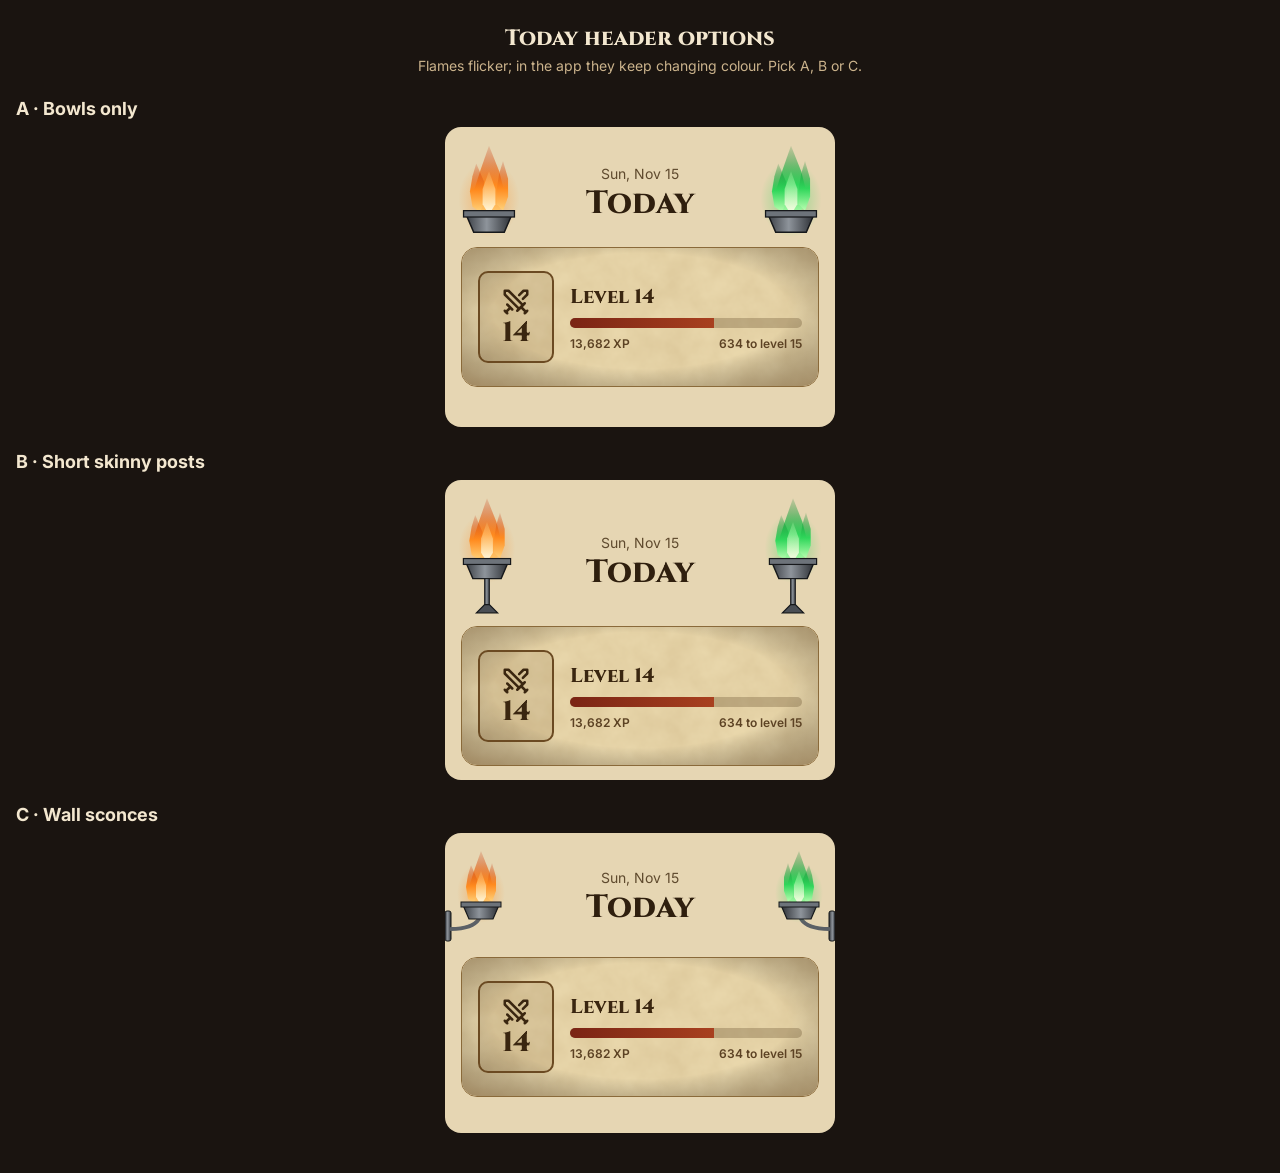
==== preview-header.html @ 3f986602 "Add Today header preview page Co-Authored-By: Claude Opus 5.5 <noreply@anthropic.com> Claude-Session" ====
<!doctype html>
<html lang="en"><head><meta charset="utf-8"><meta name="viewport" content="width=device-width, initial-scale=1">
<title>ME · Today header options</title>
<link href="https://fonts.googleapis.com/css2?family=Cinzel:wght@700;800&family=Inter:wght@400;600&display=swap" rel="stylesheet">
<style>body{margin:0;background:#1a1410;font-family:Inter,system-ui,sans-serif;color:#f3e7cf;padding:16px 0 40px}h1{font:800 22px Cinzel,serif;text-align:center;margin:8px 16px 4px}p.note{text-align:center;color:#cbb38c;font-size:14px;margin:0 16px 12px}h2{font:700 18px Inter,sans-serif;margin:24px 16px 8px}.frame{width:390px;max-width:100%;margin:0 auto;border-radius:16px;overflow:hidden}

a{color:#8b2e1a}a:hover{color:#5c1d10}
.fire,.fire polygon{transform-box:view-box;transform-origin:22px 56px}
.t1{animation:lick .7s ease-in-out infinite alternate}
.t2{animation:lick .55s ease-in-out infinite alternate-reverse}
.t3{animation:lick .62s ease-in-out infinite alternate}
.tc{animation:core .4s ease-in-out infinite alternate}
@keyframes lick{0%{transform:scale(1,.92) skewX(-5deg)}50%{transform:scale(.94,1.06) skewX(3deg)}100%{transform:scale(1.04,1) skewX(6deg)}}
@keyframes core{from{transform:scale(.95,.88)}to{transform:scale(1.05,1.08)}}
</style></head>
<body><h1>Today header options</h1><p class="note">Flames flicker; in the app they keep changing colour. Pick A, B or C.</p>
<h2>A · Bowls only</h2>
<div class="frame"><div style="width:390px;height:300px;box-sizing:border-box;background:#e6d6b3;padding:16px;display:flex;flex-direction:column;gap:12px;font-family:Inter,system-ui,sans-serif;color:#2f1f0e">
<header style="display:flex;align-items:flex-end;justify-content:space-between;gap:8px">
<svg width="56" height="92" viewBox="0 0 44 72" aria-hidden="true" style="overflow:visible"><defs><linearGradient id="mt" x1="0" x2="1"><stop offset="0%" stop-color="#3b3f45"></stop><stop offset="45%" stop-color="#8e949b"></stop><stop offset="100%" stop-color="#2c2f34"></stop></linearGradient></defs><defs><linearGradient id="alf" x1="0" y1="1" x2="0" y2="0"><stop offset="0%" stop-color="#ffd27a"></stop><stop offset="45%" stop-color="#ff8a1e"></stop><stop offset="100%" stop-color="#c2310f" stop-opacity="0.15"></stop></linearGradient><linearGradient id="alc" x1="0" y1="1" x2="0" y2="0"><stop offset="0%" stop-color="#fffbe8"></stop><stop offset="100%" stop-color="#ffd27a" stop-opacity="0.2"></stop></linearGradient><radialGradient id="alg"><stop offset="0%" stop-color="#ff8a1e" stop-opacity="0.5"></stop><stop offset="100%" stop-color="#ff8a1e" stop-opacity="0"></stop></radialGradient></defs>
<ellipse cx="22" cy="44" rx="24" ry="30" fill="url(#alg)"></ellipse>
<g class="fire"><polygon class="t1" points="22,2 30,22 34,38 31,52 22,58 13,52 10,38 15,22" fill="url(#alf)"></polygon><polygon class="t2" points="12,16 18,30 19,44 15,54 9,50 7,38 9,26" fill="url(#alf)"></polygon><polygon class="t3" points="33,14 37,28 37,42 33,53 28,48 28,36 30,24" fill="url(#alf)"></polygon><polygon class="tc" points="22,22 27,36 27,48 22,56 17,48 17,36" fill="url(#alc)"></polygon></g><polygon points="4,56 40,56 34,70 10,70" fill="url(#mt)" stroke="#16181b" stroke-width="1.2"></polygon><rect x="2" y="53" width="40" height="5" fill="#6d737a" stroke="#16181b" stroke-width="1"></rect></svg>
<div style="flex:1;text-align:center;padding-bottom:10px"><div style="font-size:14px;color:#5f4a2e">Sun, Nov 15</div><h1 style="margin:0;font-family:Cinzel,Georgia,serif;font-size:32px;font-weight:800">Today</h1></div>
<svg width="56" height="92" viewBox="0 0 44 72" aria-hidden="true" style="overflow:visible"><defs><linearGradient id="mt" x1="0" x2="1"><stop offset="0%" stop-color="#3b3f45"></stop><stop offset="45%" stop-color="#8e949b"></stop><stop offset="100%" stop-color="#2c2f34"></stop></linearGradient></defs><defs><linearGradient id="arf" x1="0" y1="1" x2="0" y2="0"><stop offset="0%" stop-color="#b8ffb0"></stop><stop offset="45%" stop-color="#2fd65a"></stop><stop offset="100%" stop-color="#0b7a2a" stop-opacity="0.15"></stop></linearGradient><linearGradient id="arc" x1="0" y1="1" x2="0" y2="0"><stop offset="0%" stop-color="#fffbe8"></stop><stop offset="100%" stop-color="#b8ffb0" stop-opacity="0.2"></stop></linearGradient><radialGradient id="arg"><stop offset="0%" stop-color="#2fd65a" stop-opacity="0.5"></stop><stop offset="100%" stop-color="#2fd65a" stop-opacity="0"></stop></radialGradient></defs>
<ellipse cx="22" cy="44" rx="24" ry="30" fill="url(#arg)"></ellipse>
<g class="fire"><polygon class="t1" points="22,2 30,22 34,38 31,52 22,58 13,52 10,38 15,22" fill="url(#arf)"></polygon><polygon class="t2" points="12,16 18,30 19,44 15,54 9,50 7,38 9,26" fill="url(#arf)"></polygon><polygon class="t3" points="33,14 37,28 37,42 33,53 28,48 28,36 30,24" fill="url(#arf)"></polygon><polygon class="tc" points="22,22 27,36 27,48 22,56 17,48 17,36" fill="url(#arc)"></polygon></g><polygon points="4,56 40,56 34,70 10,70" fill="url(#mt)" stroke="#16181b" stroke-width="1.2"></polygon><rect x="2" y="53" width="40" height="5" fill="#6d737a" stroke="#16181b" stroke-width="1"></rect></svg>
</header>
<section aria-label="Level 14" style="position:relative;width:358px;height:140px;border-radius:16px;overflow:hidden;border:1px solid #8a6a3a;box-sizing:border-box;flex:none"><svg width="358" height="140" viewBox="0 0 358 140" aria-hidden="true" style="position:absolute;left:0;top:0"><defs><filter id="pn" x="0" y="0" width="100%" height="100%"><feTurbulence type="fractalNoise" baseFrequency="0.035" numOctaves="4" seed="5"></feTurbulence><feColorMatrix values="0 0 0 0 0.45  0 0 0 0 0.3  0 0 0 0 0.12  0 0 0 0.28 0"></feColorMatrix></filter><radialGradient id="pv" cx="50%" cy="45%" r="75%"><stop offset="55%" stop-color="#000" stop-opacity="0"></stop><stop offset="100%" stop-color="#5a3812" stop-opacity="0.5"></stop></radialGradient></defs><rect width="358" height="140" fill="#ecdbb0"></rect><rect width="358" height="140" filter="url(#pn)"></rect><rect width="358" height="140" fill="url(#pv)"></rect></svg>
<div style="position:absolute;inset:0;padding:16px;box-sizing:border-box;display:flex;align-items:center;gap:16px;color:#3a2610">
<div style="width:76px;height:92px;flex:none;border-radius:10px;background:rgba(90,56,18,0.12);border:2px solid #6b4a22;display:flex;flex-direction:column;align-items:center;justify-content:center;gap:2px;box-sizing:border-box"><svg width="30" height="30" viewBox="0 0 24 24" fill="none" stroke="#3a2610" stroke-width="2" stroke-linecap="round" stroke-linejoin="round" aria-hidden="true"><polyline points="14.5 17.5 3 6 3 3 6 3 17.5 14.5"></polyline><line x1="13" x2="19" y1="19" y2="13"></line><line x1="16" x2="20" y1="16" y2="20"></line><line x1="19" x2="21" y1="21" y2="19"></line><polyline points="14.5 6.5 18 3 21 3 21 6 17.5 9.5"></polyline><line x1="5" x2="9" y1="14" y2="18"></line><line x1="7" x2="4" y1="17" y2="20"></line><line x1="3" x2="5" y1="19" y2="21"></line></svg><div style="font-family:Cinzel,serif;font-weight:800;font-size:28px;line-height:1">14</div></div>
<div style="flex:1;min-width:0;display:flex;flex-direction:column;gap:8px"><div style="font-family:Cinzel,serif;font-weight:800;font-size:20px">Level 14</div>
<div style="height:10px;border-radius:5px;background:rgba(70,45,15,0.25);overflow:hidden"><div style="width:62%;height:10px;background:linear-gradient(90deg,#7a2414,#a8401f)"></div></div>
<div style="display:flex;justify-content:space-between;gap:6px;font-size:12px;font-weight:600;color:#5c4224"><span>13,682 XP</span><span>634 to level 15</span></div></div></div></section>
</div>
</div>
<h2>B · Short skinny posts</h2>
<div class="frame"><div style="width:390px;height:300px;box-sizing:border-box;background:#e6d6b3;padding:16px;display:flex;flex-direction:column;gap:12px;font-family:Inter,system-ui,sans-serif;color:#2f1f0e">
<header style="display:flex;align-items:flex-end;justify-content:space-between;gap:8px">
<svg width="52" height="118" viewBox="0 0 44 100" aria-hidden="true" style="overflow:visible"><defs><linearGradient id="mt" x1="0" x2="1"><stop offset="0%" stop-color="#3b3f45"></stop><stop offset="45%" stop-color="#8e949b"></stop><stop offset="100%" stop-color="#2c2f34"></stop></linearGradient></defs><defs><linearGradient id="blf" x1="0" y1="1" x2="0" y2="0"><stop offset="0%" stop-color="#ffd27a"></stop><stop offset="45%" stop-color="#ff8a1e"></stop><stop offset="100%" stop-color="#c2310f" stop-opacity="0.15"></stop></linearGradient><linearGradient id="blc" x1="0" y1="1" x2="0" y2="0"><stop offset="0%" stop-color="#fffbe8"></stop><stop offset="100%" stop-color="#ffd27a" stop-opacity="0.2"></stop></linearGradient><radialGradient id="blg"><stop offset="0%" stop-color="#ff8a1e" stop-opacity="0.5"></stop><stop offset="100%" stop-color="#ff8a1e" stop-opacity="0"></stop></radialGradient></defs>
<ellipse cx="22" cy="44" rx="24" ry="30" fill="url(#blg)"></ellipse>
<g class="fire"><polygon class="t1" points="22,2 30,22 34,38 31,52 22,58 13,52 10,38 15,22" fill="url(#blf)"></polygon><polygon class="t2" points="12,16 18,30 19,44 15,54 9,50 7,38 9,26" fill="url(#blf)"></polygon><polygon class="t3" points="33,14 37,28 37,42 33,53 28,48 28,36 30,24" fill="url(#blf)"></polygon><polygon class="tc" points="22,22 27,36 27,48 22,56 17,48 17,36" fill="url(#blc)"></polygon></g><polygon points="4,56 40,56 34,70 10,70" fill="url(#mt)" stroke="#16181b" stroke-width="1.2"></polygon><rect x="2" y="53" width="40" height="5" fill="#6d737a" stroke="#16181b" stroke-width="1"></rect><rect x="20" y="70" width="4" height="24" fill="url(#mt)" stroke="#16181b" stroke-width="0.8"></rect><polygon points="13,99 20,92 24,92 31,99" fill="#4a4e54" stroke="#16181b" stroke-width="1"></polygon></svg>
<div style="flex:1;text-align:center;padding-bottom:20px"><div style="font-size:14px;color:#5f4a2e">Sun, Nov 15</div><h1 style="margin:0;font-family:Cinzel,Georgia,serif;font-size:32px;font-weight:800">Today</h1></div>
<svg width="52" height="118" viewBox="0 0 44 100" aria-hidden="true" style="overflow:visible"><defs><linearGradient id="mt" x1="0" x2="1"><stop offset="0%" stop-color="#3b3f45"></stop><stop offset="45%" stop-color="#8e949b"></stop><stop offset="100%" stop-color="#2c2f34"></stop></linearGradient></defs><defs><linearGradient id="brf" x1="0" y1="1" x2="0" y2="0"><stop offset="0%" stop-color="#b8ffb0"></stop><stop offset="45%" stop-color="#2fd65a"></stop><stop offset="100%" stop-color="#0b7a2a" stop-opacity="0.15"></stop></linearGradient><linearGradient id="brc" x1="0" y1="1" x2="0" y2="0"><stop offset="0%" stop-color="#fffbe8"></stop><stop offset="100%" stop-color="#b8ffb0" stop-opacity="0.2"></stop></linearGradient><radialGradient id="brg"><stop offset="0%" stop-color="#2fd65a" stop-opacity="0.5"></stop><stop offset="100%" stop-color="#2fd65a" stop-opacity="0"></stop></radialGradient></defs>
<ellipse cx="22" cy="44" rx="24" ry="30" fill="url(#brg)"></ellipse>
<g class="fire"><polygon class="t1" points="22,2 30,22 34,38 31,52 22,58 13,52 10,38 15,22" fill="url(#brf)"></polygon><polygon class="t2" points="12,16 18,30 19,44 15,54 9,50 7,38 9,26" fill="url(#brf)"></polygon><polygon class="t3" points="33,14 37,28 37,42 33,53 28,48 28,36 30,24" fill="url(#brf)"></polygon><polygon class="tc" points="22,22 27,36 27,48 22,56 17,48 17,36" fill="url(#brc)"></polygon></g><polygon points="4,56 40,56 34,70 10,70" fill="url(#mt)" stroke="#16181b" stroke-width="1.2"></polygon><rect x="2" y="53" width="40" height="5" fill="#6d737a" stroke="#16181b" stroke-width="1"></rect><rect x="20" y="70" width="4" height="24" fill="url(#mt)" stroke="#16181b" stroke-width="0.8"></rect><polygon points="13,99 20,92 24,92 31,99" fill="#4a4e54" stroke="#16181b" stroke-width="1"></polygon></svg>
</header>
<section aria-label="Level 14" style="position:relative;width:358px;height:140px;border-radius:16px;overflow:hidden;border:1px solid #8a6a3a;box-sizing:border-box;flex:none"><svg width="358" height="140" viewBox="0 0 358 140" aria-hidden="true" style="position:absolute;left:0;top:0"><defs><filter id="pn" x="0" y="0" width="100%" height="100%"><feTurbulence type="fractalNoise" baseFrequency="0.035" numOctaves="4" seed="5"></feTurbulence><feColorMatrix values="0 0 0 0 0.45  0 0 0 0 0.3  0 0 0 0 0.12  0 0 0 0.28 0"></feColorMatrix></filter><radialGradient id="pv" cx="50%" cy="45%" r="75%"><stop offset="55%" stop-color="#000" stop-opacity="0"></stop><stop offset="100%" stop-color="#5a3812" stop-opacity="0.5"></stop></radialGradient></defs><rect width="358" height="140" fill="#ecdbb0"></rect><rect width="358" height="140" filter="url(#pn)"></rect><rect width="358" height="140" fill="url(#pv)"></rect></svg>
<div style="position:absolute;inset:0;padding:16px;box-sizing:border-box;display:flex;align-items:center;gap:16px;color:#3a2610">
<div style="width:76px;height:92px;flex:none;border-radius:10px;background:rgba(90,56,18,0.12);border:2px solid #6b4a22;display:flex;flex-direction:column;align-items:center;justify-content:center;gap:2px;box-sizing:border-box"><svg width="30" height="30" viewBox="0 0 24 24" fill="none" stroke="#3a2610" stroke-width="2" stroke-linecap="round" stroke-linejoin="round" aria-hidden="true"><polyline points="14.5 17.5 3 6 3 3 6 3 17.5 14.5"></polyline><line x1="13" x2="19" y1="19" y2="13"></line><line x1="16" x2="20" y1="16" y2="20"></line><line x1="19" x2="21" y1="21" y2="19"></line><polyline points="14.5 6.5 18 3 21 3 21 6 17.5 9.5"></polyline><line x1="5" x2="9" y1="14" y2="18"></line><line x1="7" x2="4" y1="17" y2="20"></line><line x1="3" x2="5" y1="19" y2="21"></line></svg><div style="font-family:Cinzel,serif;font-weight:800;font-size:28px;line-height:1">14</div></div>
<div style="flex:1;min-width:0;display:flex;flex-direction:column;gap:8px"><div style="font-family:Cinzel,serif;font-weight:800;font-size:20px">Level 14</div>
<div style="height:10px;border-radius:5px;background:rgba(70,45,15,0.25);overflow:hidden"><div style="width:62%;height:10px;background:linear-gradient(90deg,#7a2414,#a8401f)"></div></div>
<div style="display:flex;justify-content:space-between;gap:6px;font-size:12px;font-weight:600;color:#5c4224"><span>13,682 XP</span><span>634 to level 15</span></div></div></div></section>
</div>
</div>
<h2>C · Wall sconces</h2>
<div class="frame"><div style="width:390px;height:300px;box-sizing:border-box;background:#e6d6b3;padding:16px;display:flex;flex-direction:column;gap:12px;font-family:Inter,system-ui,sans-serif;color:#2f1f0e">
<header style="display:flex;align-items:flex-end;justify-content:space-between;gap:8px;margin:0 -16px">
<svg width="64" height="96" viewBox="0 0 64 96" aria-hidden="true" style="overflow:visible"><defs><linearGradient id="mt" x1="0" x2="1"><stop offset="0%" stop-color="#3b3f45"></stop><stop offset="45%" stop-color="#8e949b"></stop><stop offset="100%" stop-color="#2c2f34"></stop></linearGradient></defs><g ><rect x="0" y="62" width="6" height="30" rx="2" fill="url(#mt)" stroke="#16181b" stroke-width="1"></rect><path d="M6 80 C 22 80, 30 76, 34 70" fill="none" stroke="#5b6066" stroke-width="4" stroke-linecap="round"></path><g transform="translate(14,0)"><defs><linearGradient id="clf" x1="0" y1="1" x2="0" y2="0"><stop offset="0%" stop-color="#ffd27a"></stop><stop offset="45%" stop-color="#ff8a1e"></stop><stop offset="100%" stop-color="#c2310f" stop-opacity="0.15"></stop></linearGradient><linearGradient id="clc" x1="0" y1="1" x2="0" y2="0"><stop offset="0%" stop-color="#fffbe8"></stop><stop offset="100%" stop-color="#ffd27a" stop-opacity="0.2"></stop></linearGradient><radialGradient id="clg"><stop offset="0%" stop-color="#ff8a1e" stop-opacity="0.5"></stop><stop offset="100%" stop-color="#ff8a1e" stop-opacity="0"></stop></radialGradient></defs>
<ellipse cx="22" cy="44" rx="24" ry="30" fill="url(#clg)"></ellipse>
<g class="fire"><polygon class="t1" points="22,2 30,22 34,38 31,52 22,58 13,52 10,38 15,22" fill="url(#clf)"></polygon><polygon class="t2" points="12,16 18,30 19,44 15,54 9,50 7,38 9,26" fill="url(#clf)"></polygon><polygon class="t3" points="33,14 37,28 37,42 33,53 28,48 28,36 30,24" fill="url(#clf)"></polygon><polygon class="tc" points="22,22 27,36 27,48 22,56 17,48 17,36" fill="url(#clc)"></polygon></g><polygon points="4,56 40,56 34,70 10,70" fill="url(#mt)" stroke="#16181b" stroke-width="1.2"></polygon><rect x="2" y="53" width="40" height="5" fill="#6d737a" stroke="#16181b" stroke-width="1"></rect></g></g></svg>
<div style="flex:1;text-align:center;padding-bottom:16px"><div style="font-size:14px;color:#5f4a2e">Sun, Nov 15</div><h1 style="margin:0;font-family:Cinzel,Georgia,serif;font-size:32px;font-weight:800">Today</h1></div>
<svg width="64" height="96" viewBox="0 0 64 96" aria-hidden="true" style="overflow:visible"><defs><linearGradient id="mt" x1="0" x2="1"><stop offset="0%" stop-color="#3b3f45"></stop><stop offset="45%" stop-color="#8e949b"></stop><stop offset="100%" stop-color="#2c2f34"></stop></linearGradient></defs><g transform="translate(64,0) scale(-1,1)"><rect x="0" y="62" width="6" height="30" rx="2" fill="url(#mt)" stroke="#16181b" stroke-width="1"></rect><path d="M6 80 C 22 80, 30 76, 34 70" fill="none" stroke="#5b6066" stroke-width="4" stroke-linecap="round"></path><g transform="translate(14,0)"><defs><linearGradient id="crf" x1="0" y1="1" x2="0" y2="0"><stop offset="0%" stop-color="#b8ffb0"></stop><stop offset="45%" stop-color="#2fd65a"></stop><stop offset="100%" stop-color="#0b7a2a" stop-opacity="0.15"></stop></linearGradient><linearGradient id="crc" x1="0" y1="1" x2="0" y2="0"><stop offset="0%" stop-color="#fffbe8"></stop><stop offset="100%" stop-color="#b8ffb0" stop-opacity="0.2"></stop></linearGradient><radialGradient id="crg"><stop offset="0%" stop-color="#2fd65a" stop-opacity="0.5"></stop><stop offset="100%" stop-color="#2fd65a" stop-opacity="0"></stop></radialGradient></defs>
<ellipse cx="22" cy="44" rx="24" ry="30" fill="url(#crg)"></ellipse>
<g class="fire"><polygon class="t1" points="22,2 30,22 34,38 31,52 22,58 13,52 10,38 15,22" fill="url(#crf)"></polygon><polygon class="t2" points="12,16 18,30 19,44 15,54 9,50 7,38 9,26" fill="url(#crf)"></polygon><polygon class="t3" points="33,14 37,28 37,42 33,53 28,48 28,36 30,24" fill="url(#crf)"></polygon><polygon class="tc" points="22,22 27,36 27,48 22,56 17,48 17,36" fill="url(#crc)"></polygon></g><polygon points="4,56 40,56 34,70 10,70" fill="url(#mt)" stroke="#16181b" stroke-width="1.2"></polygon><rect x="2" y="53" width="40" height="5" fill="#6d737a" stroke="#16181b" stroke-width="1"></rect></g></g></svg>
</header>
<section aria-label="Level 14" style="position:relative;width:358px;height:140px;border-radius:16px;overflow:hidden;border:1px solid #8a6a3a;box-sizing:border-box;flex:none"><svg width="358" height="140" viewBox="0 0 358 140" aria-hidden="true" style="position:absolute;left:0;top:0"><defs><filter id="pn" x="0" y="0" width="100%" height="100%"><feTurbulence type="fractalNoise" baseFrequency="0.035" numOctaves="4" seed="5"></feTurbulence><feColorMatrix values="0 0 0 0 0.45  0 0 0 0 0.3  0 0 0 0 0.12  0 0 0 0.28 0"></feColorMatrix></filter><radialGradient id="pv" cx="50%" cy="45%" r="75%"><stop offset="55%" stop-color="#000" stop-opacity="0"></stop><stop offset="100%" stop-color="#5a3812" stop-opacity="0.5"></stop></radialGradient></defs><rect width="358" height="140" fill="#ecdbb0"></rect><rect width="358" height="140" filter="url(#pn)"></rect><rect width="358" height="140" fill="url(#pv)"></rect></svg>
<div style="position:absolute;inset:0;padding:16px;box-sizing:border-box;display:flex;align-items:center;gap:16px;color:#3a2610">
<div style="width:76px;height:92px;flex:none;border-radius:10px;background:rgba(90,56,18,0.12);border:2px solid #6b4a22;display:flex;flex-direction:column;align-items:center;justify-content:center;gap:2px;box-sizing:border-box"><svg width="30" height="30" viewBox="0 0 24 24" fill="none" stroke="#3a2610" stroke-width="2" stroke-linecap="round" stroke-linejoin="round" aria-hidden="true"><polyline points="14.5 17.5 3 6 3 3 6 3 17.5 14.5"></polyline><line x1="13" x2="19" y1="19" y2="13"></line><line x1="16" x2="20" y1="16" y2="20"></line><line x1="19" x2="21" y1="21" y2="19"></line><polyline points="14.5 6.5 18 3 21 3 21 6 17.5 9.5"></polyline><line x1="5" x2="9" y1="14" y2="18"></line><line x1="7" x2="4" y1="17" y2="20"></line><line x1="3" x2="5" y1="19" y2="21"></line></svg><div style="font-family:Cinzel,serif;font-weight:800;font-size:28px;line-height:1">14</div></div>
<div style="flex:1;min-width:0;display:flex;flex-direction:column;gap:8px"><div style="font-family:Cinzel,serif;font-weight:800;font-size:20px">Level 14</div>
<div style="height:10px;border-radius:5px;background:rgba(70,45,15,0.25);overflow:hidden"><div style="width:62%;height:10px;background:linear-gradient(90deg,#7a2414,#a8401f)"></div></div>
<div style="display:flex;justify-content:space-between;gap:6px;font-size:12px;font-weight:600;color:#5c4224"><span>13,682 XP</span><span>634 to level 15</span></div></div></div></section>
</div>
</div>
</body></html>
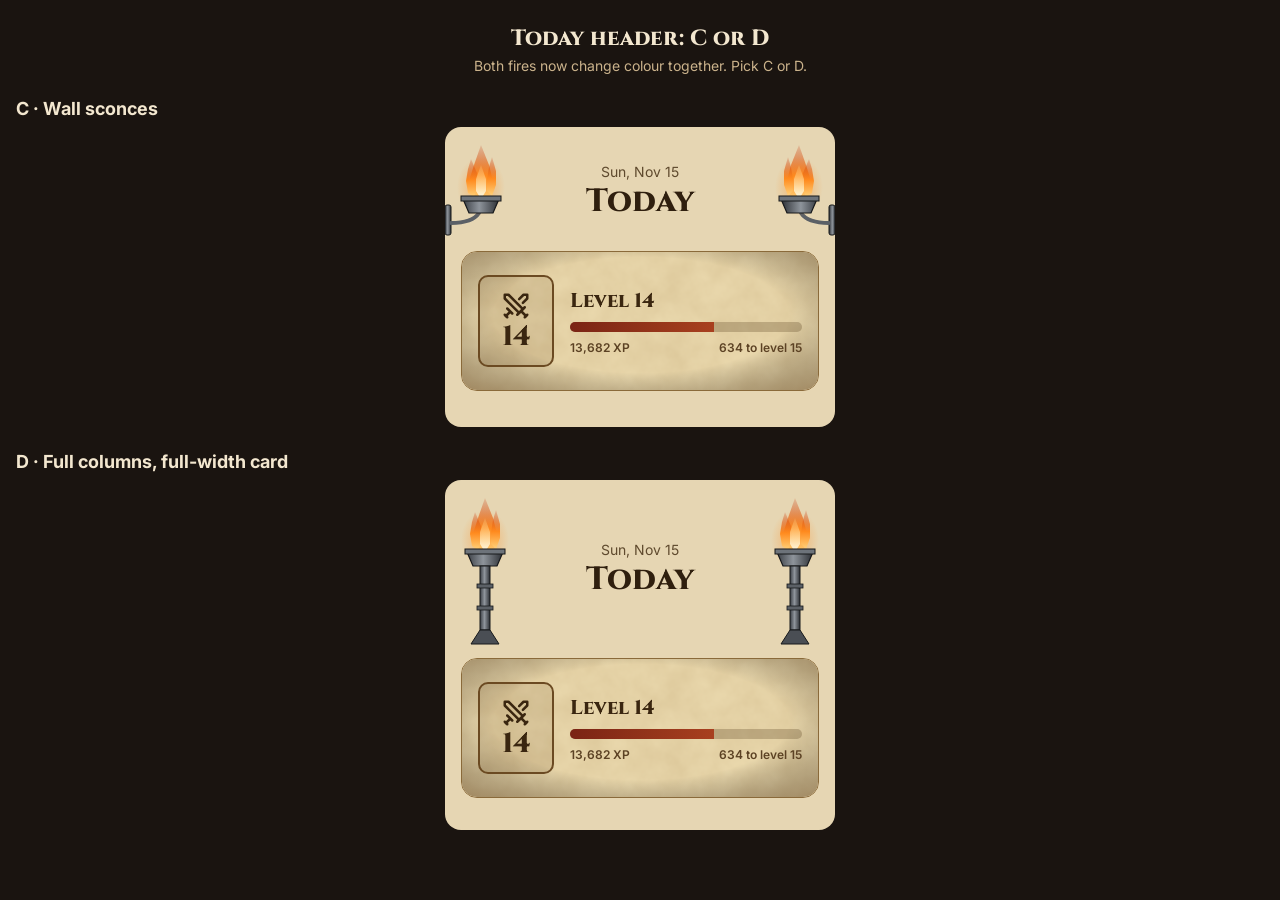
==== commit 8e825071: "Header preview: C and D Co-Authored-By: Claude Opus 5.5 <noreply@anthropic.com> Claude-Session: http" ====
--- a/preview-header.html
+++ b/preview-header.html
@@ -1,6 +1,4 @@
-<!doctype html>
-<html lang="en"><head><meta charset="utf-8"><meta name="viewport" content="width=device-width, initial-scale=1">
-<title>ME · Today header options</title>
+<!doctype html><html lang="en"><head><meta charset="utf-8"><meta name="viewport" content="width=device-width, initial-scale=1"><title>ME · Today header: C or D</title>
 <link href="https://fonts.googleapis.com/css2?family=Cinzel:wght@700;800&family=Inter:wght@400;600&display=swap" rel="stylesheet">
 <style>body{margin:0;background:#1a1410;font-family:Inter,system-ui,sans-serif;color:#f3e7cf;padding:16px 0 40px}h1{font:800 22px Cinzel,serif;text-align:center;margin:8px 16px 4px}p.note{text-align:center;color:#cbb38c;font-size:14px;margin:0 16px 12px}h2{font:700 18px Inter,sans-serif;margin:24px 16px 8px}.frame{width:390px;max-width:100%;margin:0 auto;border-radius:16px;overflow:hidden}
 
@@ -13,45 +11,7 @@
 @keyframes lick{0%{transform:scale(1,.92) skewX(-5deg)}50%{transform:scale(.94,1.06) skewX(3deg)}100%{transform:scale(1.04,1) skewX(6deg)}}
 @keyframes core{from{transform:scale(.95,.88)}to{transform:scale(1.05,1.08)}}
 </style></head>
-<body><h1>Today header options</h1><p class="note">Flames flicker; in the app they keep changing colour. Pick A, B or C.</p>
-<h2>A · Bowls only</h2>
-<div class="frame"><div style="width:390px;height:300px;box-sizing:border-box;background:#e6d6b3;padding:16px;display:flex;flex-direction:column;gap:12px;font-family:Inter,system-ui,sans-serif;color:#2f1f0e">
-<header style="display:flex;align-items:flex-end;justify-content:space-between;gap:8px">
-<svg width="56" height="92" viewBox="0 0 44 72" aria-hidden="true" style="overflow:visible"><defs><linearGradient id="mt" x1="0" x2="1"><stop offset="0%" stop-color="#3b3f45"></stop><stop offset="45%" stop-color="#8e949b"></stop><stop offset="100%" stop-color="#2c2f34"></stop></linearGradient></defs><defs><linearGradient id="alf" x1="0" y1="1" x2="0" y2="0"><stop offset="0%" stop-color="#ffd27a"></stop><stop offset="45%" stop-color="#ff8a1e"></stop><stop offset="100%" stop-color="#c2310f" stop-opacity="0.15"></stop></linearGradient><linearGradient id="alc" x1="0" y1="1" x2="0" y2="0"><stop offset="0%" stop-color="#fffbe8"></stop><stop offset="100%" stop-color="#ffd27a" stop-opacity="0.2"></stop></linearGradient><radialGradient id="alg"><stop offset="0%" stop-color="#ff8a1e" stop-opacity="0.5"></stop><stop offset="100%" stop-color="#ff8a1e" stop-opacity="0"></stop></radialGradient></defs>
-<ellipse cx="22" cy="44" rx="24" ry="30" fill="url(#alg)"></ellipse>
-<g class="fire"><polygon class="t1" points="22,2 30,22 34,38 31,52 22,58 13,52 10,38 15,22" fill="url(#alf)"></polygon><polygon class="t2" points="12,16 18,30 19,44 15,54 9,50 7,38 9,26" fill="url(#alf)"></polygon><polygon class="t3" points="33,14 37,28 37,42 33,53 28,48 28,36 30,24" fill="url(#alf)"></polygon><polygon class="tc" points="22,22 27,36 27,48 22,56 17,48 17,36" fill="url(#alc)"></polygon></g><polygon points="4,56 40,56 34,70 10,70" fill="url(#mt)" stroke="#16181b" stroke-width="1.2"></polygon><rect x="2" y="53" width="40" height="5" fill="#6d737a" stroke="#16181b" stroke-width="1"></rect></svg>
-<div style="flex:1;text-align:center;padding-bottom:10px"><div style="font-size:14px;color:#5f4a2e">Sun, Nov 15</div><h1 style="margin:0;font-family:Cinzel,Georgia,serif;font-size:32px;font-weight:800">Today</h1></div>
-<svg width="56" height="92" viewBox="0 0 44 72" aria-hidden="true" style="overflow:visible"><defs><linearGradient id="mt" x1="0" x2="1"><stop offset="0%" stop-color="#3b3f45"></stop><stop offset="45%" stop-color="#8e949b"></stop><stop offset="100%" stop-color="#2c2f34"></stop></linearGradient></defs><defs><linearGradient id="arf" x1="0" y1="1" x2="0" y2="0"><stop offset="0%" stop-color="#b8ffb0"></stop><stop offset="45%" stop-color="#2fd65a"></stop><stop offset="100%" stop-color="#0b7a2a" stop-opacity="0.15"></stop></linearGradient><linearGradient id="arc" x1="0" y1="1" x2="0" y2="0"><stop offset="0%" stop-color="#fffbe8"></stop><stop offset="100%" stop-color="#b8ffb0" stop-opacity="0.2"></stop></linearGradient><radialGradient id="arg"><stop offset="0%" stop-color="#2fd65a" stop-opacity="0.5"></stop><stop offset="100%" stop-color="#2fd65a" stop-opacity="0"></stop></radialGradient></defs>
-<ellipse cx="22" cy="44" rx="24" ry="30" fill="url(#arg)"></ellipse>
-<g class="fire"><polygon class="t1" points="22,2 30,22 34,38 31,52 22,58 13,52 10,38 15,22" fill="url(#arf)"></polygon><polygon class="t2" points="12,16 18,30 19,44 15,54 9,50 7,38 9,26" fill="url(#arf)"></polygon><polygon class="t3" points="33,14 37,28 37,42 33,53 28,48 28,36 30,24" fill="url(#arf)"></polygon><polygon class="tc" points="22,22 27,36 27,48 22,56 17,48 17,36" fill="url(#arc)"></polygon></g><polygon points="4,56 40,56 34,70 10,70" fill="url(#mt)" stroke="#16181b" stroke-width="1.2"></polygon><rect x="2" y="53" width="40" height="5" fill="#6d737a" stroke="#16181b" stroke-width="1"></rect></svg>
-</header>
-<section aria-label="Level 14" style="position:relative;width:358px;height:140px;border-radius:16px;overflow:hidden;border:1px solid #8a6a3a;box-sizing:border-box;flex:none"><svg width="358" height="140" viewBox="0 0 358 140" aria-hidden="true" style="position:absolute;left:0;top:0"><defs><filter id="pn" x="0" y="0" width="100%" height="100%"><feTurbulence type="fractalNoise" baseFrequency="0.035" numOctaves="4" seed="5"></feTurbulence><feColorMatrix values="0 0 0 0 0.45  0 0 0 0 0.3  0 0 0 0 0.12  0 0 0 0.28 0"></feColorMatrix></filter><radialGradient id="pv" cx="50%" cy="45%" r="75%"><stop offset="55%" stop-color="#000" stop-opacity="0"></stop><stop offset="100%" stop-color="#5a3812" stop-opacity="0.5"></stop></radialGradient></defs><rect width="358" height="140" fill="#ecdbb0"></rect><rect width="358" height="140" filter="url(#pn)"></rect><rect width="358" height="140" fill="url(#pv)"></rect></svg>
-<div style="position:absolute;inset:0;padding:16px;box-sizing:border-box;display:flex;align-items:center;gap:16px;color:#3a2610">
-<div style="width:76px;height:92px;flex:none;border-radius:10px;background:rgba(90,56,18,0.12);border:2px solid #6b4a22;display:flex;flex-direction:column;align-items:center;justify-content:center;gap:2px;box-sizing:border-box"><svg width="30" height="30" viewBox="0 0 24 24" fill="none" stroke="#3a2610" stroke-width="2" stroke-linecap="round" stroke-linejoin="round" aria-hidden="true"><polyline points="14.5 17.5 3 6 3 3 6 3 17.5 14.5"></polyline><line x1="13" x2="19" y1="19" y2="13"></line><line x1="16" x2="20" y1="16" y2="20"></line><line x1="19" x2="21" y1="21" y2="19"></line><polyline points="14.5 6.5 18 3 21 3 21 6 17.5 9.5"></polyline><line x1="5" x2="9" y1="14" y2="18"></line><line x1="7" x2="4" y1="17" y2="20"></line><line x1="3" x2="5" y1="19" y2="21"></line></svg><div style="font-family:Cinzel,serif;font-weight:800;font-size:28px;line-height:1">14</div></div>
-<div style="flex:1;min-width:0;display:flex;flex-direction:column;gap:8px"><div style="font-family:Cinzel,serif;font-weight:800;font-size:20px">Level 14</div>
-<div style="height:10px;border-radius:5px;background:rgba(70,45,15,0.25);overflow:hidden"><div style="width:62%;height:10px;background:linear-gradient(90deg,#7a2414,#a8401f)"></div></div>
-<div style="display:flex;justify-content:space-between;gap:6px;font-size:12px;font-weight:600;color:#5c4224"><span>13,682 XP</span><span>634 to level 15</span></div></div></div></section>
-</div>
-</div>
-<h2>B · Short skinny posts</h2>
-<div class="frame"><div style="width:390px;height:300px;box-sizing:border-box;background:#e6d6b3;padding:16px;display:flex;flex-direction:column;gap:12px;font-family:Inter,system-ui,sans-serif;color:#2f1f0e">
-<header style="display:flex;align-items:flex-end;justify-content:space-between;gap:8px">
-<svg width="52" height="118" viewBox="0 0 44 100" aria-hidden="true" style="overflow:visible"><defs><linearGradient id="mt" x1="0" x2="1"><stop offset="0%" stop-color="#3b3f45"></stop><stop offset="45%" stop-color="#8e949b"></stop><stop offset="100%" stop-color="#2c2f34"></stop></linearGradient></defs><defs><linearGradient id="blf" x1="0" y1="1" x2="0" y2="0"><stop offset="0%" stop-color="#ffd27a"></stop><stop offset="45%" stop-color="#ff8a1e"></stop><stop offset="100%" stop-color="#c2310f" stop-opacity="0.15"></stop></linearGradient><linearGradient id="blc" x1="0" y1="1" x2="0" y2="0"><stop offset="0%" stop-color="#fffbe8"></stop><stop offset="100%" stop-color="#ffd27a" stop-opacity="0.2"></stop></linearGradient><radialGradient id="blg"><stop offset="0%" stop-color="#ff8a1e" stop-opacity="0.5"></stop><stop offset="100%" stop-color="#ff8a1e" stop-opacity="0"></stop></radialGradient></defs>
-<ellipse cx="22" cy="44" rx="24" ry="30" fill="url(#blg)"></ellipse>
-<g class="fire"><polygon class="t1" points="22,2 30,22 34,38 31,52 22,58 13,52 10,38 15,22" fill="url(#blf)"></polygon><polygon class="t2" points="12,16 18,30 19,44 15,54 9,50 7,38 9,26" fill="url(#blf)"></polygon><polygon class="t3" points="33,14 37,28 37,42 33,53 28,48 28,36 30,24" fill="url(#blf)"></polygon><polygon class="tc" points="22,22 27,36 27,48 22,56 17,48 17,36" fill="url(#blc)"></polygon></g><polygon points="4,56 40,56 34,70 10,70" fill="url(#mt)" stroke="#16181b" stroke-width="1.2"></polygon><rect x="2" y="53" width="40" height="5" fill="#6d737a" stroke="#16181b" stroke-width="1"></rect><rect x="20" y="70" width="4" height="24" fill="url(#mt)" stroke="#16181b" stroke-width="0.8"></rect><polygon points="13,99 20,92 24,92 31,99" fill="#4a4e54" stroke="#16181b" stroke-width="1"></polygon></svg>
-<div style="flex:1;text-align:center;padding-bottom:20px"><div style="font-size:14px;color:#5f4a2e">Sun, Nov 15</div><h1 style="margin:0;font-family:Cinzel,Georgia,serif;font-size:32px;font-weight:800">Today</h1></div>
-<svg width="52" height="118" viewBox="0 0 44 100" aria-hidden="true" style="overflow:visible"><defs><linearGradient id="mt" x1="0" x2="1"><stop offset="0%" stop-color="#3b3f45"></stop><stop offset="45%" stop-color="#8e949b"></stop><stop offset="100%" stop-color="#2c2f34"></stop></linearGradient></defs><defs><linearGradient id="brf" x1="0" y1="1" x2="0" y2="0"><stop offset="0%" stop-color="#b8ffb0"></stop><stop offset="45%" stop-color="#2fd65a"></stop><stop offset="100%" stop-color="#0b7a2a" stop-opacity="0.15"></stop></linearGradient><linearGradient id="brc" x1="0" y1="1" x2="0" y2="0"><stop offset="0%" stop-color="#fffbe8"></stop><stop offset="100%" stop-color="#b8ffb0" stop-opacity="0.2"></stop></linearGradient><radialGradient id="brg"><stop offset="0%" stop-color="#2fd65a" stop-opacity="0.5"></stop><stop offset="100%" stop-color="#2fd65a" stop-opacity="0"></stop></radialGradient></defs>
-<ellipse cx="22" cy="44" rx="24" ry="30" fill="url(#brg)"></ellipse>
-<g class="fire"><polygon class="t1" points="22,2 30,22 34,38 31,52 22,58 13,52 10,38 15,22" fill="url(#brf)"></polygon><polygon class="t2" points="12,16 18,30 19,44 15,54 9,50 7,38 9,26" fill="url(#brf)"></polygon><polygon class="t3" points="33,14 37,28 37,42 33,53 28,48 28,36 30,24" fill="url(#brf)"></polygon><polygon class="tc" points="22,22 27,36 27,48 22,56 17,48 17,36" fill="url(#brc)"></polygon></g><polygon points="4,56 40,56 34,70 10,70" fill="url(#mt)" stroke="#16181b" stroke-width="1.2"></polygon><rect x="2" y="53" width="40" height="5" fill="#6d737a" stroke="#16181b" stroke-width="1"></rect><rect x="20" y="70" width="4" height="24" fill="url(#mt)" stroke="#16181b" stroke-width="0.8"></rect><polygon points="13,99 20,92 24,92 31,99" fill="#4a4e54" stroke="#16181b" stroke-width="1"></polygon></svg>
-</header>
-<section aria-label="Level 14" style="position:relative;width:358px;height:140px;border-radius:16px;overflow:hidden;border:1px solid #8a6a3a;box-sizing:border-box;flex:none"><svg width="358" height="140" viewBox="0 0 358 140" aria-hidden="true" style="position:absolute;left:0;top:0"><defs><filter id="pn" x="0" y="0" width="100%" height="100%"><feTurbulence type="fractalNoise" baseFrequency="0.035" numOctaves="4" seed="5"></feTurbulence><feColorMatrix values="0 0 0 0 0.45  0 0 0 0 0.3  0 0 0 0 0.12  0 0 0 0.28 0"></feColorMatrix></filter><radialGradient id="pv" cx="50%" cy="45%" r="75%"><stop offset="55%" stop-color="#000" stop-opacity="0"></stop><stop offset="100%" stop-color="#5a3812" stop-opacity="0.5"></stop></radialGradient></defs><rect width="358" height="140" fill="#ecdbb0"></rect><rect width="358" height="140" filter="url(#pn)"></rect><rect width="358" height="140" fill="url(#pv)"></rect></svg>
-<div style="position:absolute;inset:0;padding:16px;box-sizing:border-box;display:flex;align-items:center;gap:16px;color:#3a2610">
-<div style="width:76px;height:92px;flex:none;border-radius:10px;background:rgba(90,56,18,0.12);border:2px solid #6b4a22;display:flex;flex-direction:column;align-items:center;justify-content:center;gap:2px;box-sizing:border-box"><svg width="30" height="30" viewBox="0 0 24 24" fill="none" stroke="#3a2610" stroke-width="2" stroke-linecap="round" stroke-linejoin="round" aria-hidden="true"><polyline points="14.5 17.5 3 6 3 3 6 3 17.5 14.5"></polyline><line x1="13" x2="19" y1="19" y2="13"></line><line x1="16" x2="20" y1="16" y2="20"></line><line x1="19" x2="21" y1="21" y2="19"></line><polyline points="14.5 6.5 18 3 21 3 21 6 17.5 9.5"></polyline><line x1="5" x2="9" y1="14" y2="18"></line><line x1="7" x2="4" y1="17" y2="20"></line><line x1="3" x2="5" y1="19" y2="21"></line></svg><div style="font-family:Cinzel,serif;font-weight:800;font-size:28px;line-height:1">14</div></div>
-<div style="flex:1;min-width:0;display:flex;flex-direction:column;gap:8px"><div style="font-family:Cinzel,serif;font-weight:800;font-size:20px">Level 14</div>
-<div style="height:10px;border-radius:5px;background:rgba(70,45,15,0.25);overflow:hidden"><div style="width:62%;height:10px;background:linear-gradient(90deg,#7a2414,#a8401f)"></div></div>
-<div style="display:flex;justify-content:space-between;gap:6px;font-size:12px;font-weight:600;color:#5c4224"><span>13,682 XP</span><span>634 to level 15</span></div></div></div></section>
-</div>
-</div>
+<body><h1>Today header: C or D</h1><p class="note">Both fires now change colour together. Pick C or D.</p>
 <h2>C · Wall sconces</h2>
 <div class="frame"><div style="width:390px;height:300px;box-sizing:border-box;background:#e6d6b3;padding:16px;display:flex;flex-direction:column;gap:12px;font-family:Inter,system-ui,sans-serif;color:#2f1f0e">
 <header style="display:flex;align-items:flex-end;justify-content:space-between;gap:8px;margin:0 -16px">
@@ -59,7 +19,7 @@
 <ellipse cx="22" cy="44" rx="24" ry="30" fill="url(#clg)"></ellipse>
 <g class="fire"><polygon class="t1" points="22,2 30,22 34,38 31,52 22,58 13,52 10,38 15,22" fill="url(#clf)"></polygon><polygon class="t2" points="12,16 18,30 19,44 15,54 9,50 7,38 9,26" fill="url(#clf)"></polygon><polygon class="t3" points="33,14 37,28 37,42 33,53 28,48 28,36 30,24" fill="url(#clf)"></polygon><polygon class="tc" points="22,22 27,36 27,48 22,56 17,48 17,36" fill="url(#clc)"></polygon></g><polygon points="4,56 40,56 34,70 10,70" fill="url(#mt)" stroke="#16181b" stroke-width="1.2"></polygon><rect x="2" y="53" width="40" height="5" fill="#6d737a" stroke="#16181b" stroke-width="1"></rect></g></g></svg>
 <div style="flex:1;text-align:center;padding-bottom:16px"><div style="font-size:14px;color:#5f4a2e">Sun, Nov 15</div><h1 style="margin:0;font-family:Cinzel,Georgia,serif;font-size:32px;font-weight:800">Today</h1></div>
-<svg width="64" height="96" viewBox="0 0 64 96" aria-hidden="true" style="overflow:visible"><defs><linearGradient id="mt" x1="0" x2="1"><stop offset="0%" stop-color="#3b3f45"></stop><stop offset="45%" stop-color="#8e949b"></stop><stop offset="100%" stop-color="#2c2f34"></stop></linearGradient></defs><g transform="translate(64,0) scale(-1,1)"><rect x="0" y="62" width="6" height="30" rx="2" fill="url(#mt)" stroke="#16181b" stroke-width="1"></rect><path d="M6 80 C 22 80, 30 76, 34 70" fill="none" stroke="#5b6066" stroke-width="4" stroke-linecap="round"></path><g transform="translate(14,0)"><defs><linearGradient id="crf" x1="0" y1="1" x2="0" y2="0"><stop offset="0%" stop-color="#b8ffb0"></stop><stop offset="45%" stop-color="#2fd65a"></stop><stop offset="100%" stop-color="#0b7a2a" stop-opacity="0.15"></stop></linearGradient><linearGradient id="crc" x1="0" y1="1" x2="0" y2="0"><stop offset="0%" stop-color="#fffbe8"></stop><stop offset="100%" stop-color="#b8ffb0" stop-opacity="0.2"></stop></linearGradient><radialGradient id="crg"><stop offset="0%" stop-color="#2fd65a" stop-opacity="0.5"></stop><stop offset="100%" stop-color="#2fd65a" stop-opacity="0"></stop></radialGradient></defs>
+<svg width="64" height="96" viewBox="0 0 64 96" aria-hidden="true" style="overflow:visible"><defs><linearGradient id="mt" x1="0" x2="1"><stop offset="0%" stop-color="#3b3f45"></stop><stop offset="45%" stop-color="#8e949b"></stop><stop offset="100%" stop-color="#2c2f34"></stop></linearGradient></defs><g transform="translate(64,0) scale(-1,1)"><rect x="0" y="62" width="6" height="30" rx="2" fill="url(#mt)" stroke="#16181b" stroke-width="1"></rect><path d="M6 80 C 22 80, 30 76, 34 70" fill="none" stroke="#5b6066" stroke-width="4" stroke-linecap="round"></path><g transform="translate(14,0)"><defs><linearGradient id="crf" x1="0" y1="1" x2="0" y2="0"><stop offset="0%" stop-color="#ffd27a"></stop><stop offset="45%" stop-color="#ff8a1e"></stop><stop offset="100%" stop-color="#c2310f" stop-opacity="0.15"></stop></linearGradient><linearGradient id="crc" x1="0" y1="1" x2="0" y2="0"><stop offset="0%" stop-color="#fffbe8"></stop><stop offset="100%" stop-color="#ffd27a" stop-opacity="0.2"></stop></linearGradient><radialGradient id="crg"><stop offset="0%" stop-color="#ff8a1e" stop-opacity="0.5"></stop><stop offset="100%" stop-color="#ff8a1e" stop-opacity="0"></stop></radialGradient></defs>
 <ellipse cx="22" cy="44" rx="24" ry="30" fill="url(#crg)"></ellipse>
 <g class="fire"><polygon class="t1" points="22,2 30,22 34,38 31,52 22,58 13,52 10,38 15,22" fill="url(#crf)"></polygon><polygon class="t2" points="12,16 18,30 19,44 15,54 9,50 7,38 9,26" fill="url(#crf)"></polygon><polygon class="t3" points="33,14 37,28 37,42 33,53 28,48 28,36 30,24" fill="url(#crf)"></polygon><polygon class="tc" points="22,22 27,36 27,48 22,56 17,48 17,36" fill="url(#crc)"></polygon></g><polygon points="4,56 40,56 34,70 10,70" fill="url(#mt)" stroke="#16181b" stroke-width="1.2"></polygon><rect x="2" y="53" width="40" height="5" fill="#6d737a" stroke="#16181b" stroke-width="1"></rect></g></g></svg>
 </header>
@@ -71,4 +31,24 @@
 <div style="display:flex;justify-content:space-between;gap:6px;font-size:12px;font-weight:600;color:#5c4224"><span>13,682 XP</span><span>634 to level 15</span></div></div></div></section>
 </div>
 </div>
-</body></html>+<h2>D · Full columns, full-width card</h2>
+<div class="frame"><div style="width:390px;height:350px;box-sizing:border-box;background:#e6d6b3;padding:16px;display:flex;flex-direction:column;gap:12px;font-family:Inter,system-ui,sans-serif;color:#2f1f0e">
+<header style="display:flex;align-items:flex-end;justify-content:space-between;gap:8px">
+<svg width="48" height="150" viewBox="0 0 44 150" aria-hidden="true" style="overflow:visible"><defs><linearGradient id="mt" x1="0" x2="1"><stop offset="0%" stop-color="#3b3f45"></stop><stop offset="45%" stop-color="#8e949b"></stop><stop offset="100%" stop-color="#2c2f34"></stop></linearGradient></defs><defs><linearGradient id="dlf" x1="0" y1="1" x2="0" y2="0"><stop offset="0%" stop-color="#ffd27a"></stop><stop offset="45%" stop-color="#ff8a1e"></stop><stop offset="100%" stop-color="#c2310f" stop-opacity="0.15"></stop></linearGradient><linearGradient id="dlc" x1="0" y1="1" x2="0" y2="0"><stop offset="0%" stop-color="#fffbe8"></stop><stop offset="100%" stop-color="#ffd27a" stop-opacity="0.2"></stop></linearGradient><radialGradient id="dlg"><stop offset="0%" stop-color="#ff8a1e" stop-opacity="0.5"></stop><stop offset="100%" stop-color="#ff8a1e" stop-opacity="0"></stop></radialGradient></defs>
+<ellipse cx="22" cy="44" rx="24" ry="30" fill="url(#dlg)"></ellipse>
+<g class="fire"><polygon class="t1" points="22,2 30,22 34,38 31,52 22,58 13,52 10,38 15,22" fill="url(#dlf)"></polygon><polygon class="t2" points="12,16 18,30 19,44 15,54 9,50 7,38 9,26" fill="url(#dlf)"></polygon><polygon class="t3" points="33,14 37,28 37,42 33,53 28,48 28,36 30,24" fill="url(#dlf)"></polygon><polygon class="tc" points="22,22 27,36 27,48 22,56 17,48 17,36" fill="url(#dlc)"></polygon></g><polygon points="4,56 40,56 34,70 10,70" fill="url(#mt)" stroke="#16181b" stroke-width="1.2"></polygon><rect x="2" y="53" width="40" height="5" fill="#6d737a" stroke="#16181b" stroke-width="1"></rect>
+<rect x="17" y="70" width="10" height="64" fill="url(#mt)" stroke="#16181b" stroke-width="1"></rect><rect x="14" y="88" width="16" height="4" fill="#5b6066" stroke="#16181b" stroke-width="0.8"></rect><rect x="14" y="110" width="16" height="4" fill="#5b6066" stroke="#16181b" stroke-width="0.8"></rect><polygon points="8,148 17,134 27,134 36,148" fill="#4a4e54" stroke="#16181b" stroke-width="1"></polygon></svg>
+<div style="flex:1;text-align:center;align-self:center"><div style="font-size:14px;color:#5f4a2e">Sun, Nov 15</div><h1 style="margin:0;font-family:Cinzel,Georgia,serif;font-size:32px;font-weight:800">Today</h1></div>
+<svg width="48" height="150" viewBox="0 0 44 150" aria-hidden="true" style="overflow:visible"><defs><linearGradient id="mt" x1="0" x2="1"><stop offset="0%" stop-color="#3b3f45"></stop><stop offset="45%" stop-color="#8e949b"></stop><stop offset="100%" stop-color="#2c2f34"></stop></linearGradient></defs><defs><linearGradient id="drf" x1="0" y1="1" x2="0" y2="0"><stop offset="0%" stop-color="#ffd27a"></stop><stop offset="45%" stop-color="#ff8a1e"></stop><stop offset="100%" stop-color="#c2310f" stop-opacity="0.15"></stop></linearGradient><linearGradient id="drc" x1="0" y1="1" x2="0" y2="0"><stop offset="0%" stop-color="#fffbe8"></stop><stop offset="100%" stop-color="#ffd27a" stop-opacity="0.2"></stop></linearGradient><radialGradient id="drg"><stop offset="0%" stop-color="#ff8a1e" stop-opacity="0.5"></stop><stop offset="100%" stop-color="#ff8a1e" stop-opacity="0"></stop></radialGradient></defs>
+<ellipse cx="22" cy="44" rx="24" ry="30" fill="url(#drg)"></ellipse>
+<g class="fire"><polygon class="t1" points="22,2 30,22 34,38 31,52 22,58 13,52 10,38 15,22" fill="url(#drf)"></polygon><polygon class="t2" points="12,16 18,30 19,44 15,54 9,50 7,38 9,26" fill="url(#drf)"></polygon><polygon class="t3" points="33,14 37,28 37,42 33,53 28,48 28,36 30,24" fill="url(#drf)"></polygon><polygon class="tc" points="22,22 27,36 27,48 22,56 17,48 17,36" fill="url(#drc)"></polygon></g><polygon points="4,56 40,56 34,70 10,70" fill="url(#mt)" stroke="#16181b" stroke-width="1.2"></polygon><rect x="2" y="53" width="40" height="5" fill="#6d737a" stroke="#16181b" stroke-width="1"></rect>
+<rect x="17" y="70" width="10" height="64" fill="url(#mt)" stroke="#16181b" stroke-width="1"></rect><rect x="14" y="88" width="16" height="4" fill="#5b6066" stroke="#16181b" stroke-width="0.8"></rect><rect x="14" y="110" width="16" height="4" fill="#5b6066" stroke="#16181b" stroke-width="0.8"></rect><polygon points="8,148 17,134 27,134 36,148" fill="#4a4e54" stroke="#16181b" stroke-width="1"></polygon></svg>
+</header>
+<section aria-label="Level 14" style="position:relative;width:358px;height:140px;border-radius:16px;overflow:hidden;border:1px solid #8a6a3a;box-sizing:border-box;flex:none"><svg width="358" height="140" viewBox="0 0 358 140" aria-hidden="true" style="position:absolute;left:0;top:0"><defs><filter id="pn" x="0" y="0" width="100%" height="100%"><feTurbulence type="fractalNoise" baseFrequency="0.035" numOctaves="4" seed="5"></feTurbulence><feColorMatrix values="0 0 0 0 0.45  0 0 0 0 0.3  0 0 0 0 0.12  0 0 0 0.28 0"></feColorMatrix></filter><radialGradient id="pv" cx="50%" cy="45%" r="75%"><stop offset="55%" stop-color="#000" stop-opacity="0"></stop><stop offset="100%" stop-color="#5a3812" stop-opacity="0.5"></stop></radialGradient></defs><rect width="358" height="140" fill="#ecdbb0"></rect><rect width="358" height="140" filter="url(#pn)"></rect><rect width="358" height="140" fill="url(#pv)"></rect></svg>
+<div style="position:absolute;inset:0;padding:16px;box-sizing:border-box;display:flex;align-items:center;gap:16px;color:#3a2610">
+<div style="width:76px;height:92px;flex:none;border-radius:10px;background:rgba(90,56,18,0.12);border:2px solid #6b4a22;display:flex;flex-direction:column;align-items:center;justify-content:center;gap:2px;box-sizing:border-box"><svg width="30" height="30" viewBox="0 0 24 24" fill="none" stroke="#3a2610" stroke-width="2" stroke-linecap="round" stroke-linejoin="round" aria-hidden="true"><polyline points="14.5 17.5 3 6 3 3 6 3 17.5 14.5"></polyline><line x1="13" x2="19" y1="19" y2="13"></line><line x1="16" x2="20" y1="16" y2="20"></line><line x1="19" x2="21" y1="21" y2="19"></line><polyline points="14.5 6.5 18 3 21 3 21 6 17.5 9.5"></polyline><line x1="5" x2="9" y1="14" y2="18"></line><line x1="7" x2="4" y1="17" y2="20"></line><line x1="3" x2="5" y1="19" y2="21"></line></svg><div style="font-family:Cinzel,serif;font-weight:800;font-size:28px;line-height:1">14</div></div>
+<div style="flex:1;min-width:0;display:flex;flex-direction:column;gap:8px"><div style="font-family:Cinzel,serif;font-weight:800;font-size:20px">Level 14</div>
+<div style="height:10px;border-radius:5px;background:rgba(70,45,15,0.25);overflow:hidden"><div style="width:62%;height:10px;background:linear-gradient(90deg,#7a2414,#a8401f)"></div></div>
+<div style="display:flex;justify-content:space-between;gap:6px;font-size:12px;font-weight:600;color:#5c4224"><span>13,682 XP</span><span>634 to level 15</span></div></div></div></section>
+</div>
+</div></body></html>
